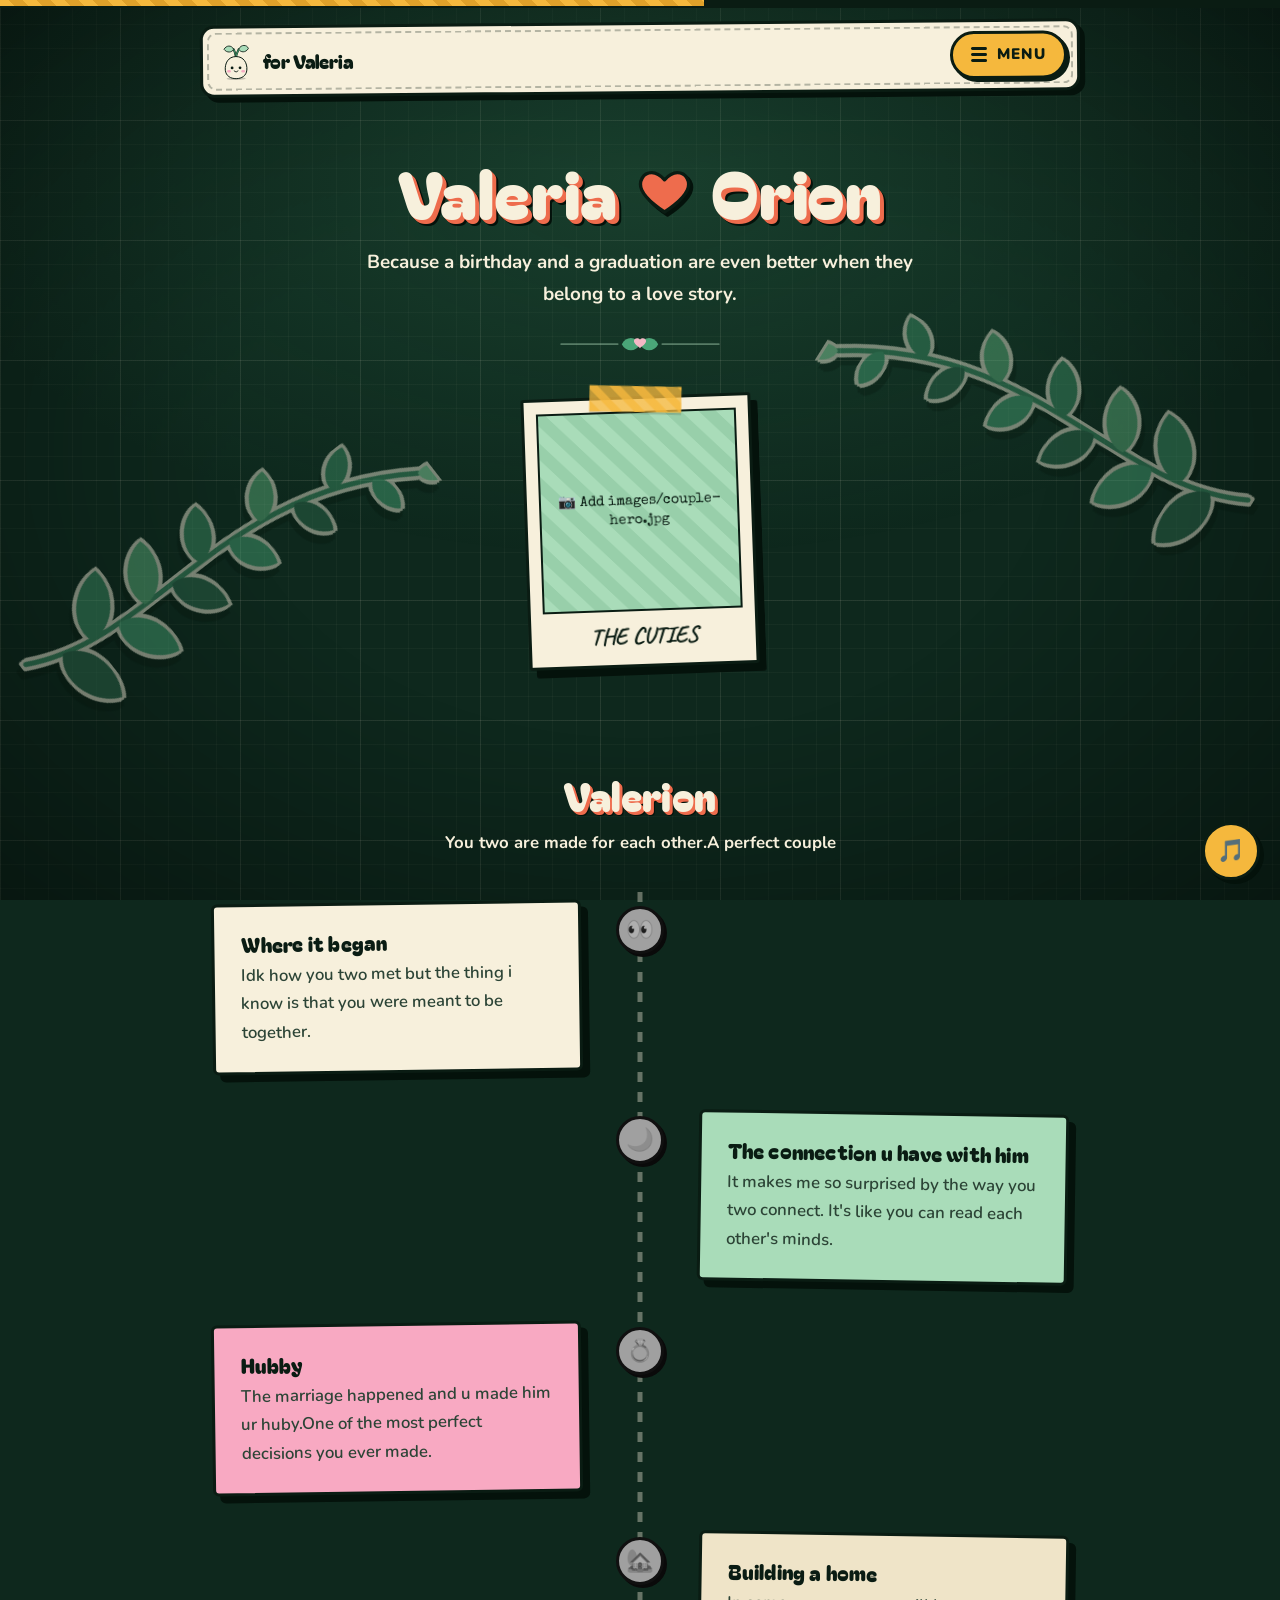
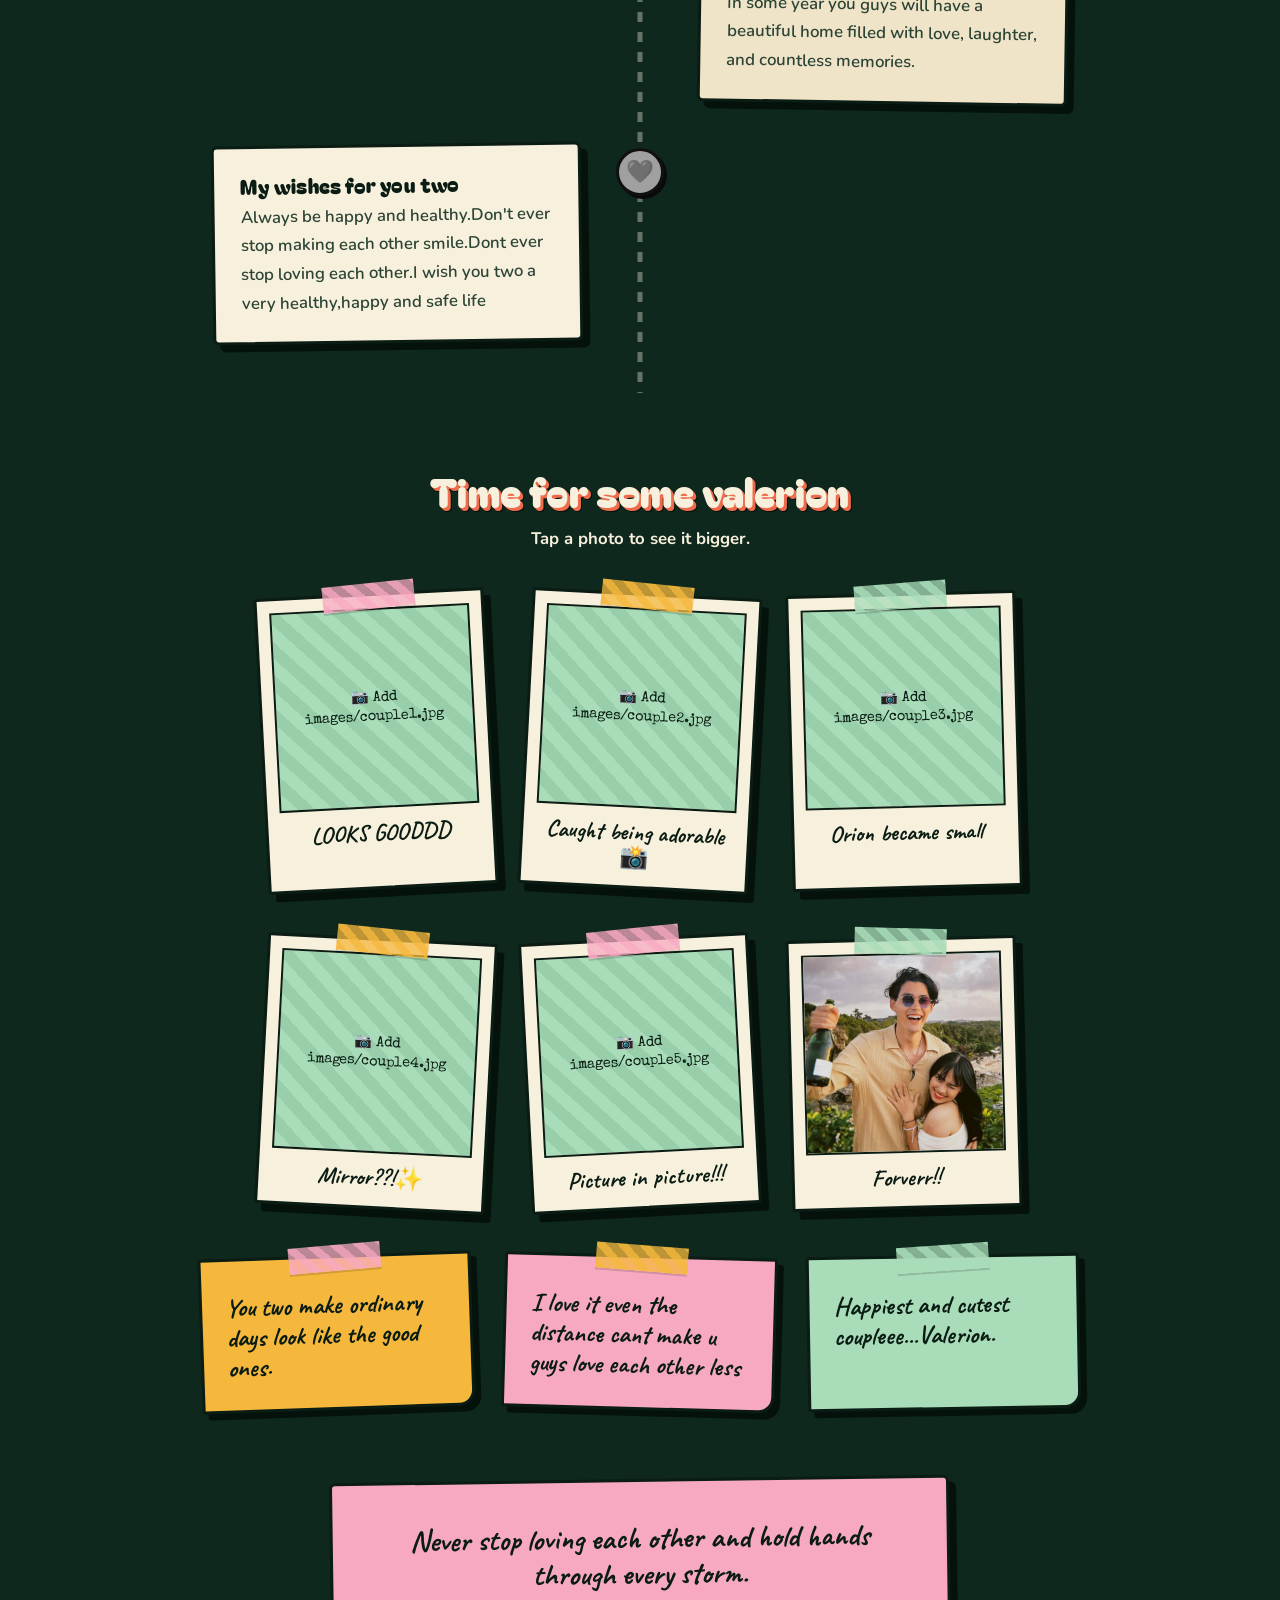
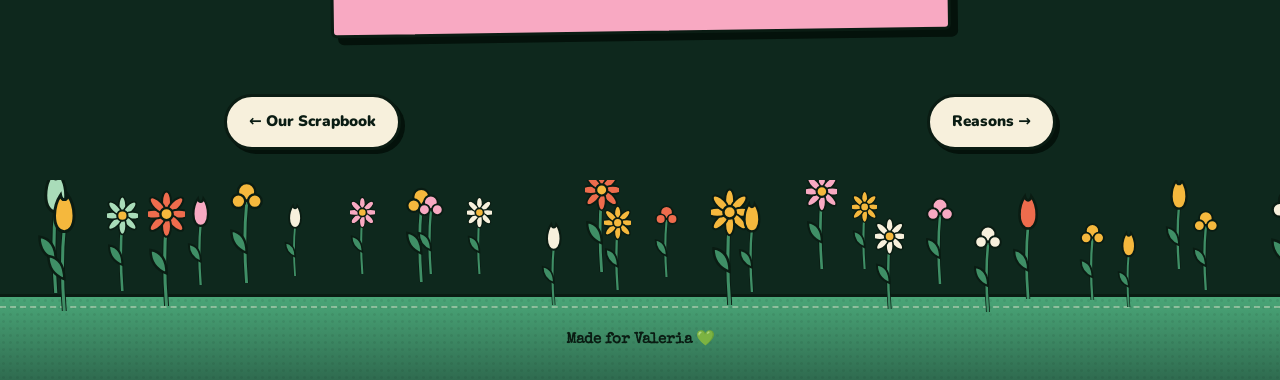
==== couple.html @ e5b6c184 "first commit" ====
<!DOCTYPE html>
<html lang="en">
<head>
<meta charset="UTF-8" />
<meta name="viewport" content="width=device-width, initial-scale=1.0" />
<meta name="theme-color" content="#0d241b" />
<title>The Two of You</title>
<link rel="stylesheet" href="css/style.css" />
</head>
<body class="page-couple">

<div class="story-progress" aria-hidden="true"><i style="width:55%"></i></div>
<div class="fireflies" aria-hidden="true"></div>
<div class="botanicals" aria-hidden="true"><svg class="sprig left" viewBox="0 0 130 310" aria-hidden="true"><path d="M22 300 C64 220 8 120 84 8" stroke="#3f8f66" stroke-width="3.5" fill="none" stroke-linecap="round"/><path transform="translate(31.9 275.4) rotate(-15.6) scale(1.09)" d="M0 0 C8 -15 34 -15 46 0 C34 15 8 15 0 0Z" fill="#2f6b4f"/><path transform="translate(36.6 254.4) rotate(-138.9) scale(1.04)" d="M0 0 C8 -15 34 -15 46 0 C34 15 8 15 0 0Z" fill="#3f8f66"/><path transform="translate(39.0 232.6) rotate(-28.0) scale(0.99)" d="M0 0 C8 -15 34 -15 46 0 C34 15 8 15 0 0Z" fill="#4aa678"/><path transform="translate(39.9 210.1) rotate(-146.9) scale(0.94)" d="M0 0 C8 -15 34 -15 46 0 C34 15 8 15 0 0Z" fill="#5fb37f"/><path transform="translate(40.1 186.9) rotate(-31.9) scale(0.89)" d="M0 0 C8 -15 34 -15 46 0 C34 15 8 15 0 0Z" fill="#2f6b4f"/><path transform="translate(40.3 163.1) rotate(-146.9) scale(0.84)" d="M0 0 C8 -15 34 -15 46 0 C34 15 8 15 0 0Z" fill="#3f8f66"/><path transform="translate(41.3 138.6) rotate(-28.3) scale(0.79)" d="M0 0 C8 -15 34 -15 46 0 C34 15 8 15 0 0Z" fill="#4aa678"/><path transform="translate(43.8 113.4) rotate(-140.1) scale(0.75)" d="M0 0 C8 -15 34 -15 46 0 C34 15 8 15 0 0Z" fill="#5fb37f"/><path transform="translate(48.6 87.7) rotate(-18.5) scale(0.70)" d="M0 0 C8 -15 34 -15 46 0 C34 15 8 15 0 0Z" fill="#2f6b4f"/><path transform="translate(56.5 61.5) rotate(-128.0) scale(0.65)" d="M0 0 C8 -15 34 -15 46 0 C34 15 8 15 0 0Z" fill="#3f8f66"/><path transform="translate(68.2 34.6) rotate(-4.9) scale(0.60)" d="M0 0 C8 -15 34 -15 46 0 C34 15 8 15 0 0Z" fill="#4aa678"/><path transform="translate(84.0 8.0) rotate(-55.8) scale(.5)" d="M0 0 C8 -15 34 -15 46 0 C34 15 8 15 0 0Z" fill="#8fe0a8"/></svg><svg class="sprig right" viewBox="0 0 130 310" aria-hidden="true"><path d="M22 300 C64 220 8 120 84 8" stroke="#3f8f66" stroke-width="3.5" fill="none" stroke-linecap="round"/><path transform="translate(31.9 275.4) rotate(-15.6) scale(1.09)" d="M0 0 C8 -15 34 -15 46 0 C34 15 8 15 0 0Z" fill="#2f6b4f"/><path transform="translate(36.6 254.4) rotate(-138.9) scale(1.04)" d="M0 0 C8 -15 34 -15 46 0 C34 15 8 15 0 0Z" fill="#3f8f66"/><path transform="translate(39.0 232.6) rotate(-28.0) scale(0.99)" d="M0 0 C8 -15 34 -15 46 0 C34 15 8 15 0 0Z" fill="#4aa678"/><path transform="translate(39.9 210.1) rotate(-146.9) scale(0.94)" d="M0 0 C8 -15 34 -15 46 0 C34 15 8 15 0 0Z" fill="#5fb37f"/><path transform="translate(40.1 186.9) rotate(-31.9) scale(0.89)" d="M0 0 C8 -15 34 -15 46 0 C34 15 8 15 0 0Z" fill="#2f6b4f"/><path transform="translate(40.3 163.1) rotate(-146.9) scale(0.84)" d="M0 0 C8 -15 34 -15 46 0 C34 15 8 15 0 0Z" fill="#3f8f66"/><path transform="translate(41.3 138.6) rotate(-28.3) scale(0.79)" d="M0 0 C8 -15 34 -15 46 0 C34 15 8 15 0 0Z" fill="#4aa678"/><path transform="translate(43.8 113.4) rotate(-140.1) scale(0.75)" d="M0 0 C8 -15 34 -15 46 0 C34 15 8 15 0 0Z" fill="#5fb37f"/><path transform="translate(48.6 87.7) rotate(-18.5) scale(0.70)" d="M0 0 C8 -15 34 -15 46 0 C34 15 8 15 0 0Z" fill="#2f6b4f"/><path transform="translate(56.5 61.5) rotate(-128.0) scale(0.65)" d="M0 0 C8 -15 34 -15 46 0 C34 15 8 15 0 0Z" fill="#3f8f66"/><path transform="translate(68.2 34.6) rotate(-4.9) scale(0.60)" d="M0 0 C8 -15 34 -15 46 0 C34 15 8 15 0 0Z" fill="#4aa678"/><path transform="translate(84.0 8.0) rotate(-55.8) scale(.5)" d="M0 0 C8 -15 34 -15 46 0 C34 15 8 15 0 0Z" fill="#8fe0a8"/></svg></div>


<header class="topbar">
  <div class="topbar-inner">
    <a class="brand" href="index.html"><span class="brand-icon" aria-hidden="true"></span><span>for <span data-names>[HER NAME]</span></span></a>
    <button class="menu-btn" aria-expanded="false" aria-controls="menu"><span class="burger" aria-hidden="true"><i></i><i></i><i></i></span>Menu</button>
  </div>
</header>

<div class="menu" id="menu" role="dialog" aria-label="All pages" hidden>
  <button class="menu-close" aria-label="Close menu">✕</button>
  <div class="menu-inner">
    <h2>Wander wherever you like</h2>
    <p class="menu-sub">EVERY PAGE IS ONLY FOR U.</p>
    <nav class="menu-grid">
      <a href="index.html"><span class="m-emoji" aria-hidden="true">🎁</span><span class="m-title">Home</span><span class="m-sub">where it begins</span></a>
      <a href="birthday.html"><span class="m-emoji" aria-hidden="true">🎂</span><span class="m-title">Birthday</span><span class="m-sub">make a wish</span></a>
      <a href="graduation.html"><span class="m-emoji" aria-hidden="true">🎓</span><span class="m-title">Graduation</span><span class="m-sub">toss the cap</span></a>
      <a href="journey.html"><span class="m-emoji" aria-hidden="true">🌱</span><span class="m-title">The Journey</span><span class="m-sub">how you got here</span></a>
      <a href="memories.html"><span class="m-emoji" aria-hidden="true">📸</span><span class="m-title">Our Scrapbook</span><span class="m-sub">moments we kept</span></a>
      <a href="couple.html" aria-current="page"><span class="m-emoji" aria-hidden="true">💞</span><span class="m-title">The Two of You</span><span class="m-sub">your love story</span></a>
      <a href="reasons.html"><span class="m-emoji" aria-hidden="true">💚</span><span class="m-title">Reasons</span><span class="m-sub">why you&#x27;re loved</span></a>
      <a href="openwhen.html"><span class="m-emoji" aria-hidden="true">💌</span><span class="m-title">Open When…</span><span class="m-sub">little letters</span></a>
      <a href="fortune.html"><span class="m-emoji" aria-hidden="true">🔮</span><span class="m-title">Your Year</span><span class="m-sub">pick a card</span></a>
      <a href="message.html"><span class="m-emoji" aria-hidden="true">✉️</span><span class="m-title">The Letter</span><span class="m-sub">from my heart</span></a>
      <a href="final.html"><span class="m-emoji" aria-hidden="true">✨</span><span class="m-title">Final Surprise</span><span class="m-sub">one last thing</span></a>
    </nav>
  </div>
</div>

<main>

<section class="hero">
  <h1 class="couple-names"><span data-names>[HER NAME]</span><svg class="beat" viewBox="0 0 24 24" aria-hidden="true"><path d="M12 21s-7.5-4.6-9.6-9.3C.9 8.2 3 4.5 6.6 4.5c2 0 3.6 1 5.4 3 1.8-2 3.4-3 5.4-3 3.6 0 5.7 3.7 4.2 7.2C19.500 16.400 12 21 12 21z"/></svg><span data-names>[HIS NAME]</span></h1>
  <p class="lead">Because a birthday and a graduation are even better when they belong to a love story.</p>
  <div class="orn" aria-hidden="true"><svg viewBox="0 0 168 24"><path d="M6 12 H62" stroke="#a9d3b3" stroke-opacity=".45" stroke-width="1.6" stroke-linecap="round"/><path d="M106 12 H162" stroke="#a9d3b3" stroke-opacity=".45" stroke-width="1.6" stroke-linecap="round"/><path d="M66 12 C70 4 80 4 84 12 C80 20 70 20 66 12Z" fill="#4aa678"/><path d="M102 12 C98 4 88 4 84 12 C88 20 98 20 102 12Z" fill="#4aa678"/><path d="M84 8.5 C86 6 90 7 90 10 C90 13 86 15 84 17 C82 15 78 13 78 10 C78 7 82 6 84 8.5Z" fill="#f4b8c5" transform="translate(0 -1) scale(1)"/></svg></div>

  <figure class="polaroid tape hero-polaroid" tabindex="0" role="button" aria-label="Open photo: My favorite two people">
     <div class="photo-frame" data-label="📷 Add images/couple-hero.jpg"><img src="images/couple-hero.jpg" alt="Valerion and his wife" loading="lazy" onerror="this.parentNode.classList.add('missing');this.remove()" /></div>
    <figcaption>THE CUTIES</figcaption>
  </figure>

  <div class="patch together" id="together" hidden>
    <p class="together-label">Together for</p>
    <div class="together-nums">
      <div><b id="tgYears">0</b><span>years</span></div>
      <div><b id="tgMonths">0</b><span>months</span></div>
      <div><b id="tgDays">0</b><span>days</span></div>
    </div>
    <p class="together-days" id="tgTotal"></p>
  </div>
</section>

<div class="section-head">
  <h2>Valerion</h2>
  <p>You two are made for each other.A perfect couple</p>
</div>

<div class="timeline">
  <div class="vine"><i></i></div>
  <article class="t-item">
    <span class="t-node" aria-hidden="true">👀</span>
    <div class="patch t-card"><h3>Where it began</h3><p>Idk how you two met but the thing i know is that you were meant to be together.</p></div>
  </article>
  <article class="t-item">
    <span class="t-node" aria-hidden="true">🌙</span>
    <div class="patch t-card"><h3>The connection u have with him</h3><p>It makes me so surprised by the way you two connect. It's like you can read each other's minds.</p></div>
  </article>
  <article class="t-item">
    <span class="t-node" aria-hidden="true">💍</span>
    <div class="patch t-card"><h3>Hubby</h3><p>The marriage happened and u made him ur huby.One of the most perfect decisions you ever made.</p></div>
  </article>
  <article class="t-item">
    <span class="t-node" aria-hidden="true">🏡</span>
    <div class="patch t-card"><h3>Building a home</h3><p>In some year you guys will have a beautiful home filled with love, laughter, and countless memories.</p></div>
  </article>
  <article class="t-item">
    <span class="t-node" aria-hidden="true">💚</span>
    <div class="patch t-card"><h3>My wishes for you two</h3><p>Always be happy and healthy.Don't ever stop making each other smile.Dont ever stop loving each other.I wish you two a very healthy,happy and safe life</p></div>
  </article>
</div>


<div class="section-head">
  <h2>Time for some valerion</h2>
  <p>Tap a photo to see it bigger.</p>
</div>

<section class="gallery">
  <figure class="polaroid tape" tabindex="0" role="button" aria-label="Open photo: Us? No. You two. Always. 💚">
    <div class="photo-frame" data-label="📷 Add images/couple1.jpg"><img src="images/couple1.jpg" alt="The two of you" loading="lazy" onerror="this.parentNode.classList.add('missing');this.remove()" /></div>
    <figcaption>LOOKS GOODDD</figcaption>
  </figure>
  <figure class="polaroid tape" tabindex="0" role="button" aria-label="Open photo: Caught being adorable 📸">
    <div class="photo-frame" data-label="📷 Add images/couple2.jpg"><img src="images/couple2.jpg" alt="The two of you" loading="lazy" onerror="this.parentNode.classList.add('missing');this.remove()" /></div>
    <figcaption>Caught being adorable 📸</figcaption>
  </figure>
  <figure class="polaroid tape" tabindex="0" role="button" aria-label="Open photo: Best team I know 🏡">
    <div class="photo-frame" data-label="📷 Add images/couple3.jpg"><img src="images/couple3.jpg" alt="The two of you" loading="lazy" onerror="this.parentNode.classList.add('missing');this.remove()" /></div>
    <figcaption>Orion became small</figcaption>
  </figure>
  <figure class="polaroid tape" tabindex="0" role="button" aria-label="Open photo: The look that says everything ✨">
    <div class="photo-frame" data-label="📷 Add images/couple4.jpg"><img src="images/couple4.jpg" alt="The two of you" loading="lazy" onerror="this.parentNode.classList.add('missing');this.remove()" /></div>
    <figcaption>Mirror??!✨</figcaption>
  </figure>
  <figure class="polaroid tape" tabindex="0" role="button" aria-label="Open photo: Every trip is better together 🌍">
    <div class="photo-frame" data-label="📷 Add images/couple5.jpg"><img src="images/couple5.jpg" alt="The two of you" loading="lazy" onerror="this.parentNode.classList.add('missing');this.remove()" /></div>
    <figcaption>Picture in picture!!!</figcaption>
  </figure>
  <figure class="polaroid tape" tabindex="0" role="button" aria-label="Open photo: Here&#x27;s to forever 💍">
    <div class="photo-frame" data-label="📷 Add images/couple6.jpg"><img src="images/couple6.jpg" alt="The two of you" loading="lazy" onerror="this.parentNode.classList.add('missing');this.remove()" /></div>
    <figcaption>Forverr!!</figcaption>
  </figure>
</section>

<section class="container">
  <div class="sticky-row">
    <div class="sticky tape">You two make ordinary days look like the good ones.</div>
    <div class="sticky tape">I love it even the distance cant make u guys love each other less</div>
    <div class="sticky tape">Happiest and cutest coupleee...Valerion.</div>
  </div>

  <div class="patch wishes-patch">
    <p>Never stop loving each other and hold hands through every storm.</p>
  </div>
</section>

<div class="lightbox" id="lightbox" role="dialog" aria-modal="true" aria-label="Photo viewer">
  <div class="lightbox-inner">
    <button class="lightbox-close" aria-label="Close">✕</button>
    <div class="photo-frame"></div>
    <p class="lightbox-caption"></p>
    <div class="lightbox-controls">
      <button class="lightbox-prev" aria-label="Previous photo">←</button>
      <button class="lightbox-next" aria-label="Next photo">→</button>
    </div>
  </div>
</div>

</main>

<nav class="page-turn" aria-label="Page navigation">
  <a href="memories.html">← Our Scrapbook</a>
  <span class="spacer"></span>
  <a href="reasons.html">Reasons →</a>
</nav>

<footer class="garden-wrap">
  <div class="garden" aria-hidden="true">
    <div class="flowers"></div>
    <div class="strip"></div>
  </div>
  <div class="foot"><span>Made for Valeria</span> 💚</div>
</footer>

<button class="music-toggle" aria-label="Toggle music" aria-pressed="false">🎵</button>

<script src="js/script.js"></script>
</body>
</html>
---- css/style.css ----
@font-face { font-family: 'Bagel Fat One'; src: url('../fonts/bagel.woff2') format('woff2'); font-weight: 400; font-style: normal; font-display: swap; }
@font-face { font-family: 'Special Elite'; src: url('../fonts/special-elite.woff2') format('woff2'); font-weight: 400; font-style: normal; font-display: swap; }
@font-face { font-family: 'Nunito'; src: url('../fonts/nunito.woff2') format('woff2'); font-weight: 200 1000; font-style: normal; font-display: swap; }
@font-face { font-family: 'Caveat'; src: url('../fonts/caveat.woff2') format('woff2'); font-weight: 400 700; font-style: normal; font-display: swap; }



:root {
  --bg: #0e281d;
  --bg-2: #14392a;
  --ink: #0a1c13;
  --paper: #f7f0dc;
  --paper-2: #efe4c8;
  --kraft: #d9b98a;
  --mustard: #f5b83d;
  --coral: #ee6c4d;
  --pink: #f8a9c2;
  --mint: #a9dcb9;
  --leaf: #3f8f66;
  --muted: #c3d5c6;
  --hard: #04120b;
  --diecut:
    drop-shadow(3px 0 0 #f7f0dc) drop-shadow(-3px 0 0 #f7f0dc)
    drop-shadow(0 3px 0 #f7f0dc) drop-shadow(0 -3px 0 #f7f0dc)
    drop-shadow(5px 7px 0 rgba(4, 18, 11, 0.55));
  --display: 'Bagel Fat One', 'Trebuchet MS', Impact, sans-serif;
  --type: 'Special Elite', 'Courier New', monospace;
}

* { margin: 0; padding: 0; box-sizing: border-box; }
html { scroll-behavior: smooth; -webkit-text-size-adjust: 100%; background: var(--bg); }
[hidden] { display: none !important; }

body {
  font-family: 'Nunito', system-ui, sans-serif;
  font-size: 1.05rem;
  line-height: 1.7;
  color: var(--paper);
  min-height: 100vh;
  overflow-x: hidden;
  background: var(--bg);
}


body::before {
  content: ''; position: fixed; inset: 0; z-index: 0; pointer-events: none;
  background-image:
    linear-gradient(rgba(247, 240, 220, 0.075) 1px, transparent 1px),
    linear-gradient(90deg, rgba(247, 240, 220, 0.075) 1px, transparent 1px),
    linear-gradient(rgba(247, 240, 220, 0.035) 1px, transparent 1px),
    linear-gradient(90deg, rgba(247, 240, 220, 0.035) 1px, transparent 1px);
  background-size: 120px 120px, 120px 120px, 24px 24px, 24px 24px;
}
body::after {
  content: ''; position: fixed; inset: 0; z-index: 0; pointer-events: none;
  background:
    radial-gradient(ellipse 80% 60% at 50% 20%, rgba(63, 143, 102, 0.22), transparent 70%),
    radial-gradient(ellipse at 50% 50%, transparent 45%, rgba(0, 0, 0, 0.42));
}
body.no-scroll { overflow: hidden; }
main { position: relative; z-index: 2; }

h1, h2, h3 { font-family: var(--display); font-weight: 400; line-height: 1.1; letter-spacing: 0.01em; color: var(--paper); }
h1 {
  font-size: clamp(2.3rem, 6.4vw, 4.1rem);
  text-shadow: 1px 1px 0 var(--coral), 2px 2px 0 var(--coral), 3px 3px 0 var(--coral), 4px 4px 0 var(--coral), 5px 5px 0 var(--hard), 6px 6px 0 var(--hard);
}
h2 { font-size: clamp(1.7rem, 4vw, 2.5rem); text-shadow: 1px 1px 0 var(--coral), 2px 2px 0 var(--coral), 3px 3px 0 var(--coral), 4px 4px 0 var(--hard); }
h3 { font-size: 1.3rem; }

a { text-decoration: none; color: inherit; }
button { font: inherit; cursor: pointer; border: 0; color: inherit; background: none; }
img { max-width: 100%; display: block; }
:focus-visible { outline: 3px solid var(--mustard); outline-offset: 3px; border-radius: 8px; }
.sr-only { position: absolute; width: 1px; height: 1px; overflow: hidden; clip: rect(0 0 0 0); white-space: nowrap; }

.container { max-width: 960px; margin: 0 auto; padding: 0 24px; position: relative; z-index: 2; }
.hero { position: relative; z-index: 2; text-align: center; padding: 60px 22px 30px; }
.hero .lead { max-width: 560px; margin: 18px auto 0; color: var(--paper); font-size: 1.18rem; font-weight: 700; }
.hand { font-family: 'Caveat', cursive; font-weight: 700; }



.story-progress { position: fixed; top: 0; left: 0; right: 0; height: 8px; z-index: 700; background: var(--ink); border-bottom: 2px solid var(--ink); }
.story-progress i { display: block; height: 100%; background: repeating-linear-gradient(45deg, var(--mustard) 0 10px, #e0a12a 10px 20px); }

.topbar { position: sticky; top: 16px; z-index: 600; padding: 0 14px; margin-top: 22px; }
.topbar-inner {
  position: relative; max-width: 880px; margin: 0 auto;
  display: flex; align-items: center; justify-content: space-between; gap: 12px;
  padding: 9px 10px 9px 16px;
  background: var(--paper); color: var(--ink);
  border: 3px solid var(--ink); border-radius: 14px;
  box-shadow: 5px 5px 0 var(--hard);
  transform: rotate(-0.5deg);
}
.topbar-inner::after { content: ''; position: absolute; inset: 4px; border: 2px dashed rgba(10, 28, 19, 0.28); border-radius: 9px; pointer-events: none; }
.brand { display: flex; align-items: center; gap: 10px; font-family: var(--display); font-size: 1.2rem; position: relative; z-index: 1; }
.brand-icon { width: 34px; flex: none; }
.brand-icon svg { width: 100%; height: auto; display: block; }
.menu-btn {
  position: relative; z-index: 1;
  display: inline-flex; align-items: center; gap: 10px;
  padding: 8px 18px; border-radius: 999px;
  background: var(--mustard); color: var(--ink);
  border: 3px solid var(--ink);
  font-weight: 900; font-size: 0.95rem; text-transform: uppercase; letter-spacing: 0.06em;
  box-shadow: 3px 3px 0 var(--ink);
  transition: transform 0.12s, box-shadow 0.12s;
}
.menu-btn:hover { transform: translate(-1px, -1px); box-shadow: 4px 4px 0 var(--ink); }
.menu-btn:active { transform: translate(3px, 3px); box-shadow: 0 0 0 var(--ink); }
.burger { display: flex; flex-direction: column; gap: 3px; }
.burger i { display: block; width: 16px; height: 3px; border-radius: 2px; background: var(--ink); }



.menu { position: fixed; inset: 0; z-index: 800; background: rgba(6, 20, 14, 0.96); overflow-y: auto; padding: 96px 20px 50px; }
.menu-inner { max-width: 940px; margin: 0 auto; }
.menu h2 { text-align: center; margin-bottom: 8px; }
.menu .menu-sub { text-align: center; color: var(--muted); margin-bottom: 34px; font-family: var(--type); }
.menu-close {
  position: fixed; top: 22px; right: 22px; width: 48px; height: 48px; border-radius: 50%;
  background: var(--coral); color: var(--ink); border: 3px solid var(--ink);
  font-size: 1.1rem; font-weight: 900; box-shadow: 3px 3px 0 var(--hard);
}
.menu-grid { display: grid; gap: 20px; grid-template-columns: repeat(auto-fit, minmax(170px, 1fr)); }
.menu-grid a {
  display: flex; flex-direction: column; gap: 2px; padding: 16px 18px 18px;
  background: var(--paper); color: var(--ink);
  border: 3px solid var(--ink); border-radius: 6px; box-shadow: 5px 5px 0 var(--hard);
  transform: rotate(-1.4deg); transition: transform 0.15s, box-shadow 0.15s;
}
.menu-grid a:nth-child(even) { transform: rotate(1.2deg); }
.menu-grid a:nth-child(4n+2) { background: var(--mint); }
.menu-grid a:nth-child(4n+3) { background: var(--pink); }
.menu-grid a:nth-child(4n) { background: var(--kraft); }
.menu-grid a:hover { transform: rotate(0deg) translateY(-4px); box-shadow: 7px 9px 0 var(--hard); }
.menu-grid a[aria-current='page'] { background: var(--mustard); outline: 3px dashed var(--paper); outline-offset: 4px; }
.menu-grid .m-emoji { font-size: 1.9rem; line-height: 1.3; }
.menu-grid .m-title { font-family: var(--display); font-size: 1.15rem; line-height: 1.15; }
.menu-grid .m-sub { font-family: var(--type); font-size: 0.82rem; opacity: 0.8; line-height: 1.3; }



.btn {
  --bc: var(--mustard);
  display: inline-flex; align-items: center; justify-content: center; gap: 8px;
  font-weight: 900; font-size: 1.08rem; letter-spacing: 0.02em;
  padding: 14px 32px; border-radius: 999px;
  background: var(--bc); color: var(--ink);
  border: 3px solid var(--ink);
  box-shadow: 5px 5px 0 var(--hard);
  transition: transform 0.12s, box-shadow 0.12s;
}
.btn:hover { transform: translate(-2px, -2px) rotate(-1deg); box-shadow: 7px 7px 0 var(--hard); }
.btn:active { transform: translate(4px, 4px); box-shadow: 1px 1px 0 var(--hard); }
.btn:disabled { opacity: 0.75; cursor: default; transform: translate(3px, 3px); box-shadow: 2px 2px 0 var(--hard); }
.btn-blush { --bc: var(--pink); }
.btn-sage { --bc: var(--mint); }
.btn-coral { --bc: var(--coral); }



.patch, .paper {
  position: relative; background: var(--paper); color: var(--ink);
  border: 3px solid var(--ink); border-radius: 6px;
  box-shadow: 7px 7px 0 var(--hard);
  padding: 38px 34px;
}
.patch h1, .patch h2, .patch h3, .paper h1, .paper h2, .paper h3 { color: var(--ink); text-shadow: none; }

.tape { position: relative; }
.tape::before {
  content: ''; position: absolute; top: -13px; left: 50%; width: 92px; height: 26px; z-index: 3;
  transform: translateX(-50%) rotate(-3deg);
  background: repeating-linear-gradient(45deg, rgba(248, 169, 194, 0.92) 0 8px, rgba(248, 169, 194, 0.74) 8px 16px);
  box-shadow: 0 2px 0 rgba(0, 0, 0, 0.15);
}
.tape:nth-child(even)::before { background: repeating-linear-gradient(45deg, rgba(245, 184, 61, 0.94) 0 8px, rgba(245, 184, 61, 0.76) 8px 16px); transform: translateX(-50%) rotate(3deg); }
.tape:nth-child(3n)::before { background: repeating-linear-gradient(45deg, rgba(169, 220, 185, 0.95) 0 8px, rgba(169, 220, 185, 0.76) 8px 16px); }

.clip::after {
  content: ''; position: absolute; top: -20px; right: 26px; width: 22px; height: 56px; z-index: 3; transform: rotate(8deg);
  background: url("data:image/svg+xml,%3Csvg xmlns='http://www.w3.org/2000/svg' viewBox='0 0 24 60'%3E%3Cpath d='M8 30V12a5 5 0 0 1 10 0v32a8 8 0 0 1-16 0V16' fill='none' stroke='%23aab3b8' stroke-width='3' stroke-linecap='round'/%3E%3C/svg%3E") center/contain no-repeat;
}



.doodles { position: fixed; inset: 0; pointer-events: none; overflow: hidden; z-index: 1; }
.doodle {
  position: absolute; width: var(--s, 22px); color: var(--c, var(--mustard)); opacity: 0.38;
  animation: drift var(--dur, 18s) ease-in-out infinite alternate; animation-delay: var(--delay, 0s);
}
.doodle svg { width: 100%; height: auto; display: block; animation: spinSlow var(--spin, 40s) linear infinite; }
@keyframes drift { to { transform: translate(var(--dx, 40px), var(--dy, -60px)); } }
@keyframes spinSlow { to { transform: rotate(360deg); } }

.confetti-piece { position: fixed; top: -5%; width: 11px; height: 15px; z-index: 950; pointer-events: none; border: 1.5px solid var(--ink); animation: confettiFall linear forwards; }
@keyframes confettiFall { 0% { transform: translateY(0) rotate(0deg); opacity: 1; } 100% { transform: translateY(110vh) rotate(540deg); opacity: 0.95; } }



.deco { position: absolute; inset: 0; pointer-events: none; z-index: 0; }
.sticker {
  position: absolute; width: var(--w, 84px); rotate: var(--r, 0deg);
  filter: var(--diecut); animation: wobble 4.5s ease-in-out infinite; animation-delay: var(--d, 0s);
}
.sticker svg { width: 100%; height: auto; display: block; overflow: visible; }
.sticker text { font-family: var(--display); }
@keyframes wobble { 0%, 100% { transform: rotate(-3deg); } 50% { transform: rotate(3deg); } }

.hero > .deco { animation: none; }

.orn { display: flex; justify-content: center; margin: 22px auto 0; }
.orn svg { width: 170px; height: auto; overflow: visible; }



.music-toggle {
  position: fixed; bottom: 20px; right: 20px; z-index: 650; width: 58px; height: 58px; border-radius: 50%;
  background: var(--mustard); color: var(--ink); border: 3px solid var(--ink);
  font-size: 1.4rem; display: flex; align-items: center; justify-content: center;
  box-shadow: 4px 4px 0 var(--hard); transition: transform 0.12s, box-shadow 0.12s;
}
.music-toggle:hover { transform: translate(-1px, -1px); }
.music-toggle:active { transform: translate(3px, 3px); box-shadow: 1px 1px 0 var(--hard); }
.music-toggle.playing { animation: spinSlow 4s linear infinite; }



.page-turn { position: relative; z-index: 2; max-width: 880px; margin: 60px auto 20px; padding: 0 24px; display: flex; justify-content: space-between; gap: 16px; }
.page-turn a {
  font-weight: 900; font-size: 0.95rem; padding: 12px 22px; border-radius: 999px;
  background: var(--paper); color: var(--ink); border: 3px solid var(--ink); box-shadow: 4px 4px 0 var(--hard);
  transition: transform 0.12s, box-shadow 0.12s;
}
.page-turn a:hover { transform: translate(-2px, -2px) rotate(-1deg); box-shadow: 6px 6px 0 var(--hard); }
.page-turn .spacer { flex: 1; }



.garden-wrap { position: relative; z-index: 2; height: 200px; margin-top: 30px; overflow: hidden; }
.garden { position: absolute; inset: 0; }
.garden .flowers { position: absolute; left: 0; right: 0; bottom: 0; height: 100%; }
.flower { position: absolute; z-index: 4; bottom: var(--b, 64px); width: var(--w, 26px); height: auto; transform-origin: 50% 100%; animation: flowerSway var(--dur, 5s) ease-in-out infinite; animation-delay: var(--delay, 0s); }
@keyframes flowerSway { 0%, 100% { transform: rotate(-4deg); } 50% { transform: rotate(4deg); } }
.strip {
  position: absolute; left: 0; right: 0; bottom: 0; height: 86px; z-index: 3;
  background: radial-gradient(rgba(10, 28, 19, 0.08) 1.2px, transparent 1.6px) 0 0 / 7px 7px, linear-gradient(180deg, #4aa678 0%, #2f6b4f 100%);
  border-top: 3px solid var(--ink);
}
.strip::before { content: ''; position: absolute; left: 0; right: 0; top: 9px; border-top: 2px dashed rgba(247, 240, 220, 0.4); }
.garden-wrap .foot {
  position: absolute; left: 0; right: 0; bottom: 26px; z-index: 5; text-align: center;
  font-family: var(--type); color: var(--ink); font-size: 0.95rem; padding: 0 24px;
}
.garden-wrap .foot span { font-weight: 700; }



.sprout { display: flex; flex-direction: column; align-items: flex-start; gap: 6px; }
.sprout.right { align-items: flex-end; }
.sprout.center { align-items: center; }
.sprout-bubble {
  background: var(--paper); color: var(--ink); border: 3px solid var(--ink);
  font-family: 'Caveat', cursive; font-weight: 700; font-size: 1.4rem; line-height: 1.1;
  padding: 8px 16px; max-width: 210px; text-align: left;
  border-radius: 18px 18px 18px 3px; box-shadow: 3px 3px 0 var(--hard);
}
.sprout.right .sprout-bubble { border-radius: 18px 18px 3px 18px; }
.sprout.center .sprout-bubble { border-radius: 18px; text-align: center; }
.sprout-svg { width: 84px; height: auto; display: block; overflow: visible; filter: var(--diecut); }
.brand-icon .sprout-svg { filter: none; }
.leaf-l { transform-box: fill-box; transform-origin: 90% 90%; animation: sway 3.4s ease-in-out infinite; }
.leaf-r { transform-box: fill-box; transform-origin: 10% 90%; animation: sway 3.4s ease-in-out infinite reverse; }
@keyframes sway { 0%, 100% { transform: rotate(-6deg); } 50% { transform: rotate(6deg); } }
.eye { transform-box: fill-box; transform-origin: center; animation: blink 5s infinite; }
@keyframes blink { 0%, 94%, 100% { transform: scaleY(1); } 97% { transform: scaleY(0.1); } }



.hero-landing { position: relative; min-height: calc(100vh - 110px); display: flex; align-items: center; justify-content: center; padding: 50px 22px 210px; }
.gift-card {
  position: relative; z-index: 2; max-width: 500px; width: 100%; text-align: center; padding: 40px 34px 40px;
  transform: rotate(-1.2deg); box-shadow: 10px 10px 0 var(--hard);
}
.gift-card h1 { font-size: clamp(2rem, 6vw, 2.8rem); margin-bottom: 10px; color: var(--ink); text-shadow: 3px 3px 0 var(--mustard); }
.gift-card .lead { color: #35513f; font-size: 1.1rem; font-weight: 700; margin-bottom: 26px; }
.gift-card .hint { margin-top: 8px; font-family: 'Caveat', cursive; font-weight: 700; font-size: 1.6rem; color: var(--coral); line-height: 1; }
.gift-card .arrow { display: block; width: 54px; margin: 14px auto 0; overflow: visible; }
.gift-card .sprout { position: absolute; right: -34px; bottom: -40px; z-index: 4; }
.gift-card .sprout-svg { width: 76px; }
.gift-card .sprout-bubble { position: absolute; right: 70px; bottom: 62px; width: 150px; }

.gift-art { position: relative; width: 190px; margin: 0 auto 18px; animation: giftWiggle 3.2s ease-in-out infinite; }
.gift-art svg { width: 100%; height: auto; display: block; overflow: visible; position: relative; z-index: 1; filter: var(--diecut); }
.gift-lid { transform-box: fill-box; transform-origin: left bottom; }
.gift-beam { position: absolute; left: 50%; top: 34%; width: 300px; height: 300px; transform: translate(-50%, -50%); background: radial-gradient(circle, rgba(245, 184, 61, 0.65), transparent 65%); opacity: 0; transition: opacity 0.6s; pointer-events: none; }
.spark { position: absolute; font-style: normal; color: var(--coral); animation: twinkle 2.4s ease-in-out infinite; z-index: 2; }
.spark.s1 { top: 2%; left: -10%; font-size: 1.7rem; }
.spark.s2 { top: 16%; right: -12%; font-size: 1.2rem; color: var(--mustard); animation-delay: 0.8s; }
.spark.s3 { top: -8%; right: 22%; font-size: 1rem; color: var(--leaf); animation-delay: 1.5s; }
@keyframes twinkle { 0%, 100% { opacity: 0.4; transform: scale(0.75); } 50% { opacity: 1; transform: scale(1.2); } }
@keyframes giftWiggle { 0%, 100% { transform: rotate(0deg); } 10% { transform: rotate(-6deg); } 20% { transform: rotate(6deg); } 30% { transform: rotate(-3deg); } 40% { transform: rotate(0deg); } }
.gift-card.is-opened .gift-art { animation: none; }
.gift-card.is-opened .gift-lid { transform: translate(-10px, -72px) rotate(-16deg); transition: transform 0.7s cubic-bezier(0.34, 1.56, 0.64, 1); }
.gift-card.is-opened .gift-beam { opacity: 1; }

.page-index .garden-wrap { position: fixed; left: 0; right: 0; bottom: 0; margin: 0; z-index: 1; pointer-events: none; }
.page-index .garden-wrap .foot { display: none; }



.bunting { position: relative; z-index: 2; display: flex; justify-content: space-between; align-items: flex-start; max-width: 860px; margin: 10px auto 0; padding: 0 24px; height: 80px; }
.bunting .string { position: absolute; left: 24px; right: 24px; top: 0; width: calc(100% - 48px); height: 30px; overflow: visible; }
.bunting .string path { fill: none; stroke: var(--paper); stroke-opacity: 0.7; stroke-width: 2.5; vector-effect: non-scaling-stroke; }
.bunting i { display: block; width: clamp(16px, 4vw, 34px); height: clamp(22px, 5.4vw, 44px); background: var(--pink); clip-path: polygon(0 0, 100% 0, 50% 100%); transform-origin: top center; margin-top: var(--y, 0px); animation: swing 4s ease-in-out infinite; }
.bunting i:nth-of-type(5n+2) { background: var(--mustard); animation-delay: 0.3s; }
.bunting i:nth-of-type(5n+3) { background: var(--mint); animation-delay: 0.6s; }
.bunting i:nth-of-type(5n+4) { background: var(--coral); animation-delay: 0.9s; }
.bunting i:nth-of-type(5n) { background: var(--paper); animation-delay: 1.2s; }
@keyframes swing { 0%, 100% { transform: rotate(-4deg); } 50% { transform: rotate(4deg); } }

.birthday-hero { padding-top: 10px; }
.cake-scene { margin: 26px auto 10px; position: relative; }
.cake-svg { width: min(310px, 82vw); height: auto; display: block; margin: 0 auto; overflow: visible; filter: var(--diecut); }
.flame { transform-box: fill-box; transform-origin: 50% 100%; animation: flicker 0.7s ease-in-out infinite alternate; }
@keyframes flicker { 0% { transform: scale(1) rotate(-3deg); } 100% { transform: scale(1.12, 1.2) rotate(3deg); } }
.smoke { fill: none; stroke: var(--paper); stroke-width: 2; stroke-linecap: round; opacity: 0; }
.cake-scene.wish-made .flame { animation: none; opacity: 0; transition: opacity 0.5s ease; }
.cake-scene.wish-made .smoke { animation: smokeUp 2.4s ease-out forwards; }
@keyframes smokeUp { 0% { opacity: 0; transform: translateY(0); } 25% { opacity: 0.8; } 100% { opacity: 0; transform: translateY(-26px); } }

.wish-message {
  max-width: 520px; margin: 30px auto 0; padding: 20px 28px; background: var(--pink); color: var(--ink);
  border: 3px solid var(--ink); border-radius: 4px; box-shadow: 6px 6px 0 var(--hard); transform: rotate(-1deg);
  font-family: 'Caveat', cursive; font-weight: 700; font-size: 1.75rem; line-height: 1.15;
  opacity: 0; translate: 0 12px; transition: opacity 0.6s, translate 0.6s;
}
.wish-message:empty { display: none; }
.wish-message.show { opacity: 1; translate: 0 0; }

.balloon-row { display: flex; justify-content: center; align-items: flex-start; gap: 24px; margin-top: 34px; height: 130px; }
.balloon {
  position: relative; width: 48px; height: 60px; border-radius: 50% 50% 48% 48%;
  background: radial-gradient(circle at 30% 26%, rgba(255, 255, 255, 0.6) 0 7%, transparent 8%), var(--c, var(--pink));
  border: 3px solid var(--ink); box-shadow: 3px 4px 0 var(--hard); animation: bob 3s ease-in-out infinite;
}
.balloon::before { content: ''; position: absolute; bottom: -9px; left: 50%; transform: translateX(-50%); border: 6px solid transparent; border-top: 0; border-bottom-color: var(--ink); }
.balloon::after { content: ''; position: absolute; top: 100%; left: 50%; width: 2px; height: 46px; background: rgba(247, 240, 220, 0.6); }
.balloon:nth-child(2) { animation-delay: 0.4s; }
.balloon:nth-child(3) { animation-delay: 0.8s; }
.balloon:nth-child(4) { animation-delay: 1.2s; }
@keyframes bob { 0%, 100% { transform: translateY(0); } 50% { transform: translateY(-14px); } }

.sticky-row { max-width: 880px; margin: 46px auto 0; display: grid; gap: 30px; grid-template-columns: repeat(auto-fit, minmax(230px, 1fr)); }
.sticky {
  background: var(--mustard); color: var(--ink); padding: 32px 24px 26px; border: 3px solid var(--ink); border-radius: 3px 3px 16px 3px;
  font-family: 'Caveat', cursive; font-weight: 700; font-size: 1.6rem; line-height: 1.18; box-shadow: 6px 6px 0 var(--hard); transform: rotate(-2deg);
}
.sticky:nth-child(2) { background: var(--pink); transform: rotate(1.6deg); }
.sticky:nth-child(3) { background: var(--mint); transform: rotate(-1deg); }



.cap-scene { display: inline-block; margin: 22px 0 6px; }
.cap { display: inline-block; animation: capHover 3.4s ease-in-out infinite; }
.cap-svg { width: 176px; height: auto; display: block; filter: var(--diecut); }
@keyframes capHover { 0%, 100% { transform: translateY(0) rotate(-4deg); } 50% { transform: translateY(-10px) rotate(4deg); } }
.cap-scene.tossed .cap { animation: capToss 1.1s cubic-bezier(0.33, 1, 0.68, 1) forwards; }
@keyframes capToss { 0% { transform: translateY(0) rotate(0deg); } 50% { transform: translateY(-150px) rotate(200deg); } 100% { transform: translateY(-10px) rotate(360deg); } }

.diploma {
  position: relative; max-width: 470px; margin: 20px auto 34px; padding: 36px 34px 40px; text-align: center;
  background: var(--paper); color: var(--ink); border: 3px solid var(--ink); border-radius: 4px;
  box-shadow: 8px 8px 0 var(--hard); outline: 3px double var(--ink); outline-offset: -14px; transform: rotate(1deg);
}
.diploma h3 { font-size: 1.9rem; color: var(--ink); margin-bottom: 8px; text-shadow: 2px 2px 0 var(--mustard); }
.diploma p { color: #35513f; font-weight: 700; }
.diploma::after {
  content: '★'; position: absolute; right: 22px; bottom: -26px; width: 54px; height: 54px; border-radius: 50%;
  display: grid; place-items: center; background: var(--coral); color: var(--paper); font-size: 1.5rem;
  border: 3px solid var(--ink); box-shadow: 3px 3px 0 var(--hard);
}

.badges { display: flex; flex-wrap: wrap; justify-content: center; gap: 34px; margin-top: 50px; }
.badge {
  position: relative; width: 172px; height: 172px; border-radius: 50%; background: var(--mustard); color: var(--ink);
  display: flex; flex-direction: column; align-items: center; justify-content: center; text-align: center; padding: 26px 22px;
  font-weight: 800; font-size: 0.92rem; line-height: 1.3;
  border: 3px solid var(--ink); box-shadow: 0 0 0 5px var(--paper), 8px 9px 0 5px var(--hard);
  transform: rotate(-5deg);
}
.badge:nth-child(2) { background: var(--pink); transform: rotate(4deg); }
.badge:nth-child(3) { background: var(--mint); transform: rotate(-2deg); }
.badge::after { content: ''; position: absolute; inset: 8px; border-radius: 50%; border: 2px dashed rgba(10, 28, 19, 0.45); }
.badge .icon { font-size: 2rem; line-height: 1.2; margin-bottom: 4px; }

.big-message {
  position: relative; max-width: 620px; margin: 56px auto 0; text-align: center; padding: 30px 32px;
  background: var(--paper); color: var(--ink); border: 3px solid var(--ink); border-radius: 4px; box-shadow: 7px 7px 0 var(--hard);
  font-weight: 700; font-size: clamp(1.08rem, 2.4vw, 1.25rem); line-height: 1.75; transform: rotate(-0.8deg);
}



.timeline { position: relative; max-width: 900px; margin: 34px auto 0; padding: 10px 22px; }
.vine { position: absolute; left: 49px; top: 0; bottom: 0; width: 5px; background: repeating-linear-gradient(to bottom, rgba(247, 240, 220, 0.38) 0 10px, transparent 10px 20px); }
.vine i { position: absolute; left: 0; top: 0; width: 100%; height: calc(var(--grow, 0) * 1%); background: repeating-linear-gradient(to bottom, var(--mustard) 0 10px, transparent 10px 20px); }
.t-item { position: relative; padding-left: 78px; margin-bottom: 40px; }
.t-node {
  position: absolute; left: 6px; top: 4px; width: 48px; height: 48px; border-radius: 50%;
  background: var(--paper-2); border: 3px solid var(--ink); box-shadow: 3px 3px 0 var(--hard);
  display: grid; place-items: center; font-size: 1.4rem;
  filter: grayscale(1) brightness(0.7); transition: filter 0.4s, background 0.4s, transform 0.4s;
}
.t-item.on .t-node { filter: none; background: var(--mustard); transform: rotate(-8deg) scale(1.1); }
.t-card { padding: 26px 26px 24px; transform: rotate(-0.8deg); }
.t-item:nth-of-type(even) .t-card { transform: rotate(0.9deg); background: var(--mint); }
.t-item:nth-of-type(3n) .t-card { background: var(--pink); }
.t-item:nth-of-type(4n) .t-card { background: var(--paper-2); }
.t-card h3 { margin-bottom: 6px; }
.t-card p { color: #2c4436; font-weight: 600; }

@media (min-width: 860px) {
  .vine { left: 50%; transform: translateX(-50%); }
  .t-item { width: 50%; padding-left: 0; }
  .t-item:nth-of-type(odd) { padding-right: 58px; }
  .t-item:nth-of-type(odd) .t-node { left: auto; right: -24px; }
  .t-item:nth-of-type(even) { margin-left: 50%; padding-left: 58px; }
  .t-item:nth-of-type(even) .t-node { left: -24px; }
}



.gallery { max-width: 1000px; margin: 40px auto 20px; padding: 0 24px; display: flex; flex-wrap: wrap; justify-content: center; gap: 48px 34px; position: relative; z-index: 2; }
.polaroid {
  position: relative; background: var(--paper); color: var(--ink); padding: 12px 12px 16px;
  border: 3px solid var(--ink); border-radius: 3px; box-shadow: 7px 8px 0 var(--hard);
  width: 230px; max-width: 100%; cursor: pointer; flex: 0 0 auto; transition: transform 0.2s, box-shadow 0.2s;
}
.gallery .polaroid:nth-child(odd) { transform: rotate(-3deg); }
.gallery .polaroid:nth-child(even) { transform: rotate(3deg); }
.gallery .polaroid:nth-child(3n) { transform: rotate(-1.5deg); }
.polaroid:hover, .polaroid:focus-visible { transform: rotate(0deg) translateY(-8px) scale(1.03) !important; box-shadow: 10px 14px 0 var(--hard); z-index: 3; }
.photo-frame { width: 100%; aspect-ratio: 1 / 1; overflow: hidden; background: var(--leaf); border: 2px solid var(--ink); display: flex; align-items: center; justify-content: center; }
.photo-frame img { width: 100%; height: 100%; object-fit: cover; }
.photo-frame.missing {
  background: repeating-linear-gradient(45deg, var(--mint) 0 12px, #98cfaa 12px 24px); color: var(--ink); text-align: center; padding: 14px;
  font-family: var(--type); font-size: 0.9rem; line-height: 1.3;
}
.photo-frame.missing::after { content: attr(data-label); }
.polaroid figcaption { font-family: 'Caveat', cursive; font-weight: 700; font-size: 1.45rem; line-height: 1.08; text-align: center; margin-top: 12px; color: var(--ink); }

.lightbox { position: fixed; inset: 0; z-index: 1000; background: rgba(4, 14, 9, 0.9); display: none; align-items: center; justify-content: center; padding: 24px; }
.lightbox.open { display: flex; }
.lightbox-inner { position: relative; width: 100%; max-width: 500px; background: var(--paper); color: var(--ink); border: 3px solid var(--ink); border-radius: 4px; padding: 18px 18px 16px; text-align: center; box-shadow: 9px 9px 0 var(--hard); }
.lightbox-inner .photo-frame { margin-bottom: 12px; }
.lightbox-caption { font-family: 'Caveat', cursive; font-weight: 700; font-size: 1.7rem; line-height: 1.1; }
.lightbox-controls { display: flex; justify-content: space-between; margin-top: 10px; }
.lightbox-controls button { width: 48px; height: 48px; border-radius: 50%; background: var(--mint); color: var(--ink); border: 3px solid var(--ink); font-size: 1.15rem; font-weight: 900; box-shadow: 3px 3px 0 var(--ink); }
.lightbox-close { position: absolute; top: -20px; right: -16px; width: 42px; height: 42px; border-radius: 50%; background: var(--coral); color: var(--ink); border: 3px solid var(--ink); font-weight: 900; box-shadow: 3px 3px 0 var(--hard); }



.couple-names { display: flex; flex-wrap: wrap; align-items: center; justify-content: center; gap: 8px 18px; font-size: clamp(2.3rem, 7vw, 4.2rem); }
.beat { width: 0.85em; height: 0.85em; fill: var(--coral); stroke: var(--ink); stroke-width: 1.4; stroke-linejoin: round; animation: heartbeat 1.6s ease-in-out infinite; filter: drop-shadow(3px 3px 0 var(--hard)); }
@keyframes heartbeat { 0%, 40%, 100% { transform: scale(1); } 15% { transform: scale(1.22); } 30% { transform: scale(1.06); } }
.hero-polaroid { max-width: 320px; margin: 40px auto 0; transform: rotate(-2deg); }

.together { max-width: 540px; margin: 44px auto 0; text-align: center; padding: 30px 28px; background: var(--mustard); }
.together-label { font-family: 'Caveat', cursive; font-weight: 700; font-size: 1.8rem; color: var(--ink); line-height: 1.1; }
.together-nums { display: flex; justify-content: center; gap: 16px; margin-top: 14px; flex-wrap: wrap; }
.together-nums div { width: 100px; height: 100px; border-radius: 50%; background: var(--paper); border: 3px solid var(--ink); box-shadow: 4px 4px 0 var(--hard); display: flex; flex-direction: column; align-items: center; justify-content: center; line-height: 1.1; }
.together-nums div:nth-child(2) { background: var(--pink); }
.together-nums div:nth-child(3) { background: var(--mint); }
.together-nums b { font-family: var(--display); font-weight: 400; font-size: 2rem; }
.together-nums span { font-family: var(--type); font-size: 0.85rem; }
.together-days { margin-top: 16px; font-family: var(--type); font-size: 0.95rem; }

.section-head { text-align: center; margin: 76px auto 0; padding: 0 22px; position: relative; z-index: 2; }
.section-head p { color: var(--paper); max-width: 520px; margin: 12px auto 0; font-weight: 700; }
.wishes-patch { max-width: 620px; margin: 70px auto 0; text-align: center; background: var(--pink); transform: rotate(-0.8deg); }
.wishes-patch p { font-family: 'Caveat', cursive; font-weight: 700; font-size: 1.9rem; line-height: 1.2; }



.flip-grid { max-width: 940px; margin: 38px auto 0; padding: 0 22px; display: grid; gap: 28px; grid-template-columns: repeat(auto-fit, minmax(190px, 1fr)); }
.flip { position: relative; display: block; width: 100%; height: 220px; perspective: 1000px; text-align: center; }
.flip:nth-child(odd) { rotate: -1.5deg; }
.flip:nth-child(even) { rotate: 1.5deg; }
.flip-inner { position: absolute; inset: 0; display: block; transition: transform 0.6s cubic-bezier(0.4, 0.2, 0.2, 1); transform-style: preserve-3d; }
.flip.flipped .flip-inner { transform: rotateY(180deg); }
.flip-face {
  position: absolute; inset: 0; border: 3px solid var(--ink); border-radius: 6px; box-shadow: 6px 6px 0 var(--hard);
  display: flex; flex-direction: column; align-items: center; justify-content: flex-start; gap: 10px; padding: 34px 18px 18px;
  backface-visibility: hidden; -webkit-backface-visibility: hidden;
}
.flip-front { background: var(--fc, var(--mustard)); color: var(--ink); font-family: var(--display); font-size: 1.2rem; line-height: 1.15; }
.flip:nth-child(5n+2) .flip-front { --fc: var(--pink); }
.flip:nth-child(5n+3) .flip-front { --fc: var(--mint); }
.flip:nth-child(5n+4) .flip-front { --fc: var(--coral); }
.flip:nth-child(5n) .flip-front { --fc: var(--paper); }
.flip-emoji { width: 68px; height: 68px; border-radius: 50%; background: var(--paper); border: 3px solid var(--ink); display: grid; place-items: center; font-size: 1.9rem; box-shadow: 3px 3px 0 var(--ink); }
.flip-tip { font-family: var(--type); font-size: 0.8rem; color: var(--ink); opacity: 0.75; }
.flip-back {
  background: var(--paper); color: var(--ink); transform: rotateY(180deg); justify-content: center; padding: 18px;
  font-family: var(--type); font-size: 1.02rem; line-height: 1.5; outline: 2px dashed rgba(10, 28, 19, 0.35); outline-offset: -10px;
}
.flip-count { text-align: center; margin-top: 30px; color: var(--paper); font-family: var(--type); font-size: 1.05rem; }
.reasons-done { max-width: 560px; margin: 44px auto 0; text-align: center; background: var(--mustard); transform: rotate(-1deg); }
.reasons-done p { font-family: 'Caveat', cursive; font-weight: 700; font-size: 1.9rem; line-height: 1.2; }



.env-grid { max-width: 940px; margin: 40px auto 0; padding: 0 22px; display: grid; gap: 34px 30px; grid-template-columns: repeat(auto-fit, minmax(260px, 1fr)); }
.env {
  --paper-x: var(--paper);
  position: relative; display: block; width: 100%; aspect-ratio: 3 / 2; background: var(--paper-x); color: var(--ink); text-align: center; overflow: hidden;
  border: 10px solid transparent;
  border-image: repeating-linear-gradient(-45deg, var(--coral) 0 14px, var(--paper) 14px 28px, var(--mint) 28px 42px, var(--paper) 42px 56px) 10;
  box-shadow: 7px 8px 0 var(--hard); transition: transform 0.15s;
}
.env:nth-child(odd) { rotate: -1.6deg; }
.env:nth-child(even) { rotate: 1.4deg; }
.env:nth-child(2) { --paper-x: #f8dfe6; }
.env:nth-child(3) { --paper-x: #dcefe0; }
.env:nth-child(4) { --paper-x: #f9e7bb; }
.env:nth-child(5) { --paper-x: #f8dfe6; }
.env:nth-child(6) { --paper-x: #dcefe0; }
.env:hover { transform: translateY(-6px); }
.env-flap { position: absolute; left: 0; top: 0; width: 100%; height: 62%; background: rgba(10, 28, 19, 0.13); clip-path: polygon(0 0, 100% 0, 50% 88%); transform-origin: top center; transition: transform 0.5s; }
.env-seal {
  position: absolute; right: 12px; top: 10px; width: 44px; height: 52px; background: var(--mustard);
  border: 3px double var(--ink); border-radius: 2px; display: grid; place-items: center; font-size: 1.2rem; transform: rotate(5deg); transition: opacity 0.3s;
}
.env-label { position: absolute; left: 0; right: 0; bottom: 10px; padding: 0 14px; font-family: 'Caveat', cursive; font-weight: 700; font-size: 1.55rem; line-height: 1.05; }
.env.opened .env-flap { transform: rotateX(180deg); }
.env.opened .env-seal { opacity: 0.25; }
.env.opened .env-label::after { content: ' ✓'; color: var(--coral); }

.modal { position: fixed; inset: 0; z-index: 900; background: rgba(4, 14, 9, 0.86); display: flex; align-items: center; justify-content: center; padding: 20px; }
.note-paper {
  position: relative; width: 100%; max-width: 480px; color: var(--ink); padding: 40px 34px 28px 46px;
  border: 3px solid var(--ink); border-radius: 3px; box-shadow: 10px 10px 0 var(--hard); transform: rotate(-1deg);
  background:
    linear-gradient(90deg, transparent 0 34px, rgba(238, 108, 77, 0.6) 34px 36px, transparent 36px),
    repeating-linear-gradient(to bottom, transparent 0 33px, rgba(60, 120, 160, 0.25) 33px 34px), var(--paper);
  animation: pop 0.35s cubic-bezier(0.34, 1.56, 0.64, 1);
}
@keyframes pop { from { transform: scale(0.85) rotate(-5deg); opacity: 0; } to { transform: scale(1) rotate(-1deg); opacity: 1; } }
.note-title { font-size: 1.5rem; color: var(--ink); text-shadow: 2px 2px 0 var(--mustard); margin-bottom: 14px; }
.note-body { font-family: 'Caveat', cursive; font-weight: 700; font-size: 1.75rem; line-height: 34px; }
.note-sign { margin-top: 16px; text-align: right; font-family: 'Caveat', cursive; font-weight: 700; font-size: 1.6rem; color: var(--coral); }
.modal-close { position: absolute; top: -18px; right: -14px; width: 42px; height: 42px; border-radius: 50%; background: var(--coral); color: var(--ink); border: 3px solid var(--ink); font-weight: 900; box-shadow: 3px 3px 0 var(--hard); }



.deck { display: flex; justify-content: center; align-items: flex-end; gap: clamp(8px, 2vw, 20px); margin: 50px auto 0; padding: 0 14px; }
.fcard { position: relative; display: block; width: clamp(58px, 15vw, 132px); aspect-ratio: 2 / 3; padding: 0; perspective: 800px; transition: transform 0.25s, opacity 0.35s, filter 0.35s; }
.fcard:nth-child(1) { transform: rotate(-9deg) translateY(10px); }
.fcard:nth-child(2) { transform: rotate(-4deg) translateY(2px); }
.fcard:nth-child(3) { transform: rotate(0deg); }
.fcard:nth-child(4) { transform: rotate(4deg) translateY(2px); }
.fcard:nth-child(5) { transform: rotate(9deg) translateY(10px); }
.deck:not(.chosen) .fcard:hover { transform: translateY(-16px) rotate(0deg); }
.fcard-inner { position: absolute; inset: 0; display: block; transition: transform 0.7s cubic-bezier(0.4, 0.2, 0.2, 1); transform-style: preserve-3d; }
.fcard.picked .fcard-inner { transform: rotateY(180deg); }
.fcard.picked { transform: scale(1.14) translateY(-10px) !important; z-index: 3; }
.fcard-back, .fcard-face { position: absolute; inset: 0; border: 3px solid var(--ink); border-radius: 10px; display: grid; place-items: center; backface-visibility: hidden; -webkit-backface-visibility: hidden; box-shadow: 5px 6px 0 var(--hard); }
.fcard-back { background: radial-gradient(var(--mustard) 2px, transparent 2.6px) 0 0 / 14px 14px, #23583f; font-size: clamp(1.4rem, 5vw, 2.8rem); outline: 3px solid var(--paper); outline-offset: -9px; }
.fcard-face { background: var(--paper); transform: rotateY(180deg); font-size: clamp(1.6rem, 6vw, 2.9rem); }
.deck.chosen .fcard:not(.picked) { opacity: 0.3; filter: saturate(0.4); pointer-events: none; }
.fortune-reveal { max-width: 520px; margin: 48px auto 0; text-align: center; padding: 34px 30px; background: var(--mint); transform: rotate(-1deg); }
.fortune-reveal h2 { font-size: 1.8rem; margin-bottom: 8px; }
.fortune-reveal p { font-family: var(--type); font-size: 1.1rem; line-height: 1.6; }
.again { text-align: center; margin-top: 34px; }



.letter-hero { min-height: 72vh; display: flex; justify-content: center; padding: 56px 22px 20px; position: relative; z-index: 2; }
.envelope-wrap { width: 100%; max-width: 460px; text-align: center; }
.envelope {
  position: relative; width: 100%; aspect-ratio: 3 / 2; background: var(--paper); cursor: pointer; overflow: hidden;
  border: 12px solid transparent;
  border-image: repeating-linear-gradient(-45deg, var(--coral) 0 16px, var(--paper) 16px 32px, var(--mint) 32px 48px, var(--paper) 48px 64px) 12;
  box-shadow: 9px 10px 0 var(--hard); transform: rotate(-1.5deg);
}
.envelope::before { content: ''; position: absolute; inset: 0; background: var(--paper-2); clip-path: polygon(0 100%, 50% 38%, 100% 100%); }
.envelope-flap { position: absolute; top: 0; left: 0; width: 100%; height: 60%; background: #ddd0ac; clip-path: polygon(0 0, 100% 0, 50% 85%); transform-origin: top center; transition: transform 0.8s cubic-bezier(0.4, 0, 0.2, 1); z-index: 3; }
.envelope.open .envelope-flap { transform: rotateX(180deg); }
.envelope-seal { position: absolute; top: 42%; left: 50%; transform: translate(-50%, -50%); z-index: 4; width: 54px; height: 54px; border-radius: 50%; background: var(--coral); border: 3px solid var(--ink); display: grid; place-items: center; font-size: 1.5rem; box-shadow: 3px 3px 0 var(--ink); transition: opacity 0.4s; }
.envelope.open .envelope-seal { opacity: 0; }
.open-letter-btn { margin-top: 34px; }

.letter-paper {
  display: none; position: relative; max-width: 600px; margin: 40px auto 0; text-align: left; color: var(--ink);
  padding: 34px 28px 34px 80px; border: 3px solid var(--ink); border-radius: 3px; box-shadow: 9px 9px 0 var(--hard); transform: rotate(0.6deg);
  font-family: var(--type); font-size: 1.05rem; line-height: 2rem; cursor: pointer;
  background:
    linear-gradient(90deg, transparent 0 62px, rgba(238, 108, 77, 0.6) 62px 64px, transparent 64px),
    repeating-linear-gradient(to bottom, transparent 0 calc(2rem - 1px), rgba(60, 120, 160, 0.28) calc(2rem - 1px) 2rem), var(--paper);
  background-position: 0 0, 0 34px, 0 0;
}
.letter-paper::before { content: ''; position: absolute; left: 16px; top: 30px; bottom: 30px; width: 22px; background: radial-gradient(circle 9px at 11px 11px, var(--bg) 0 8px, var(--ink) 8.5px 9.5px, transparent 10px) 0 0 / 22px 110px repeat-y; }
.letter-paper.show { display: block; }
.letter-paper p { margin-bottom: 2rem; }
.letter-paper p:last-child { margin-bottom: 0; }
.letter-paper .signature { font-family: 'Caveat', cursive; font-weight: 700; font-size: 2rem; line-height: 2rem; color: var(--coral); opacity: 0; transition: opacity 0.8s; }
.letter-paper.done .signature { opacity: 1; }



.final-hero { position: relative; min-height: 74vh; display: flex; align-items: center; justify-content: center; text-align: center; padding: 40px 22px; z-index: 2; }
.final-card { max-width: 600px; position: relative; }
.final-card h1 { margin-bottom: 18px; }
.final-card .lead { font-size: 1.18rem; font-weight: 700; margin-bottom: 34px; }
.final-sprout { display: flex; justify-content: center; margin-bottom: 20px; }
.final-message { margin-top: 34px; padding: 42px 36px; opacity: 0; transform: scale(0.92) rotate(-2deg); transition: opacity 0.7s, transform 0.7s; background: var(--paper); }
.final-message.show { opacity: 1; transform: scale(1) rotate(-1deg); }
.final-message h2 { font-size: 1.8rem; margin-bottom: 12px; }
.final-message p { color: #2c4436; font-weight: 700; }
.final-message .tagline { font-family: var(--display); font-size: 1.35rem; margin-top: 16px; color: var(--coral); text-shadow: 2px 2px 0 var(--ink); }
.bloom { margin-top: 20px; display: flex; justify-content: center; gap: 10px; font-size: 2rem; }
.bloom span { display: inline-block; transform: scale(0) rotate(-20deg); transition: transform 0.6s cubic-bezier(0.34, 1.56, 0.64, 1); }
.final-message.show .bloom span { transform: scale(1) rotate(0deg); }
.final-message.show .bloom span:nth-child(2) { transition-delay: 0.15s; }
.final-message.show .bloom span:nth-child(3) { transition-delay: 0.3s; }
.final-message.show .bloom span:nth-child(4) { transition-delay: 0.45s; }
.final-message.show .bloom span:nth-child(5) { transition-delay: 0.6s; }


.hero > *, .final-card > * { animation: rise 0.7s cubic-bezier(0.2, 0.7, 0.2, 1) both; }
.hero > *:nth-child(3), .final-card > *:nth-child(2) { animation-delay: 0.08s; }
.hero > *:nth-child(4), .final-card > *:nth-child(3) { animation-delay: 0.16s; }
.hero > *:nth-child(5), .final-card > *:nth-child(4) { animation-delay: 0.24s; }
.hero > .deco, .final-card > .final-message { animation: none; }
@keyframes rise { from { opacity: 0; translate: 0 16px; } to { opacity: 1; translate: 0 0; } }



.fireflies { position: fixed; inset: 0; pointer-events: none; overflow: hidden; z-index: 1; }
.firefly {
  position: absolute; width: var(--s, 5px); height: var(--s, 5px); border-radius: 50%;
  background: var(--mustard); box-shadow: 0 0 8px 2px rgba(245, 184, 61, 0.5);
  opacity: 0; animation: dfloat var(--dur, 14s) ease-in-out infinite alternate, dglow var(--pulse, 4s) ease-in-out infinite;
  animation-delay: var(--delay, 0s);
}
@keyframes dfloat { to { transform: translate(var(--dx, 60px), var(--dy, -80px)); } }
@keyframes dglow { 0%, 100% { opacity: 0; } 50% { opacity: 0.8; } }

.botanicals { position: fixed; inset: 0; pointer-events: none; z-index: 1; overflow: hidden; }
.sprig { position: absolute; width: 190px; height: auto; opacity: 0.5; transform-origin: 50% 100%; animation: sprigSway 9s ease-in-out infinite; filter: var(--diecut) opacity(0.9); }
.sprig.left { left: -42px; top: 30%; transform: rotate(52deg); }
.sprig.right { right: -42px; top: 12%; transform: scaleX(-1) rotate(58deg); animation-delay: -4s; }
@keyframes sprigSway { 0%, 100% { rotate: -2deg; } 50% { rotate: 2deg; } }
@media (max-width: 1000px) { .sprig { width: 120px; opacity: 0.32; } .sprig.left { left: -36px; } .sprig.right { right: -36px; } }

.moon {
  position: fixed; top: 11%; right: 9%; z-index: 1; width: 100px; height: 100px; border-radius: 50%;
  background: var(--paper); border: 3px solid var(--ink); box-shadow: 5px 5px 0 var(--hard), 0 0 60px 10px rgba(247, 240, 220, 0.18);
  transform: rotate(-6deg);
}
.moon::before, .moon::after { content: ''; position: absolute; border-radius: 50%; background: rgba(10, 28, 19, 0.14); }
.moon::before { width: 20px; height: 20px; left: 60%; top: 22%; }
.moon::after { width: 13px; height: 13px; left: 24%; top: 58%; }

.star { position: absolute; width: var(--s, 3px); height: var(--s, 3px); background: var(--paper); border-radius: 1px; rotate: 45deg; animation: starTwinkle var(--t, 3s) ease-in-out infinite; animation-delay: var(--delay, 0s); }
@keyframes starTwinkle { 0%, 100% { opacity: 0.15; } 50% { opacity: 0.9; } }

.lantern { position: fixed; z-index: 1; width: 42px; height: 56px; animation: lanternFloat var(--dur, 7s) ease-in-out infinite; animation-delay: var(--delay, 0s); }
.lantern::before {
  content: ''; position: absolute; left: 0; right: 0; top: 6px; bottom: 6px; border-radius: 10px;
  background: var(--coral); border: 3px solid var(--ink); box-shadow: 0 0 22px 6px rgba(238, 108, 77, 0.5);
}
.lantern::after { content: ''; position: absolute; left: 10px; right: 10px; top: 0; height: 8px; border-radius: 3px 3px 0 0; background: var(--kraft); border: 2px solid var(--ink); box-shadow: 0 48px 0 -2px var(--kraft); }
@keyframes lanternFloat { 0%, 100% { transform: translateY(0) rotate(-3deg); } 50% { transform: translateY(-22px) rotate(3deg); } }
.lantern.l1 { left: 9%; top: 32%; --dur: 7s; }
.lantern.l2 { left: 19%; top: 15%; width: 32px; height: 42px; --dur: 8.5s; --delay: -2s; }
.lantern.l3 { right: 15%; top: 42%; width: 36px; height: 48px; --dur: 7.5s; --delay: -4s; }

.landing-sprout { position: absolute; right: 9%; bottom: 96px; z-index: 6; }
.landing-sprout .sprout-svg { width: 90px; }

@media (max-width: 720px) {
  .moon { width: 56px; height: 56px; top: 84px; right: 14px; }
  .lantern.l2 { display: none; }
  .lantern.l1 { left: 3%; top: 55%; width: 30px; height: 40px; }
  .lantern.l3 { right: 4%; top: 62%; width: 28px; height: 38px; }
  .landing-sprout { display: none; }
}



@media (max-width: 860px) {
  .deco .sticker { display: none; }
  .gift-card .sprout { right: -10px; bottom: -44px; }
  .gift-card .sprout-bubble { display: none; }
}

@media (max-width: 720px) {
  .patch, .paper { padding: 32px 22px; }
  .gallery { gap: 36px 20px; }
  .gallery .polaroid { width: calc(50% - 12px); }
  .letter-paper { padding: 28px 18px 28px 64px; font-size: 0.98rem; background-position: 0 0, 0 28px, 0 0; }
  .letter-paper::before { left: 10px; width: 20px; }
  .brand { font-size: 1.05rem; }
  .balloon-row { gap: 16px; }
  .t-card { padding: 22px 20px; }
  .garden-wrap { height: 180px; }
  .hero-landing { padding-bottom: 200px; }
}

@media (max-width: 420px) {
  .container, .page-turn { padding-left: 16px; padding-right: 16px; }
  .page-turn a { padding: 11px 15px; font-size: 0.86rem; }
  .flip { height: 204px; }
}

@media (prefers-reduced-motion: reduce) {
  html { scroll-behavior: auto; }
  *, *::before, *::after { animation-duration: 0.001s !important; animation-iteration-count: 1 !important; transition-duration: 0.001s !important; }
  .doodle { animation: none !important; }
}
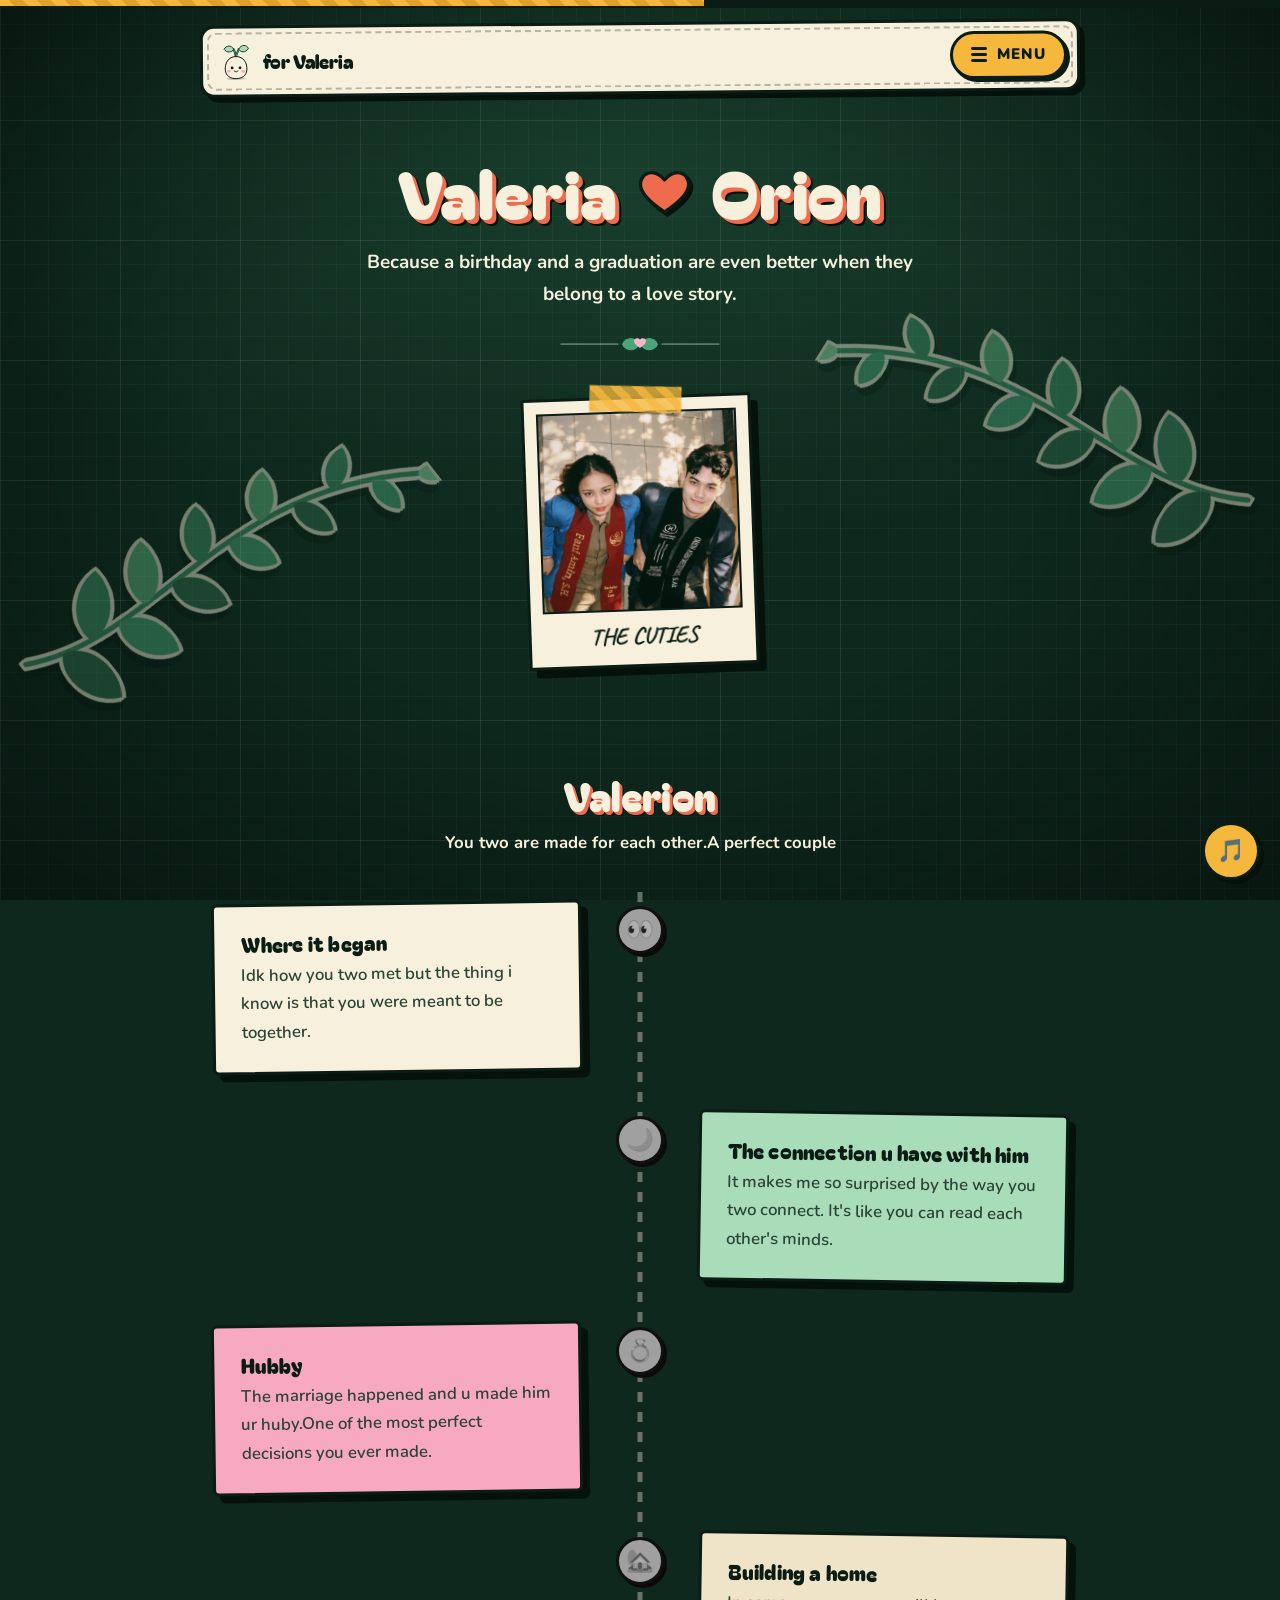
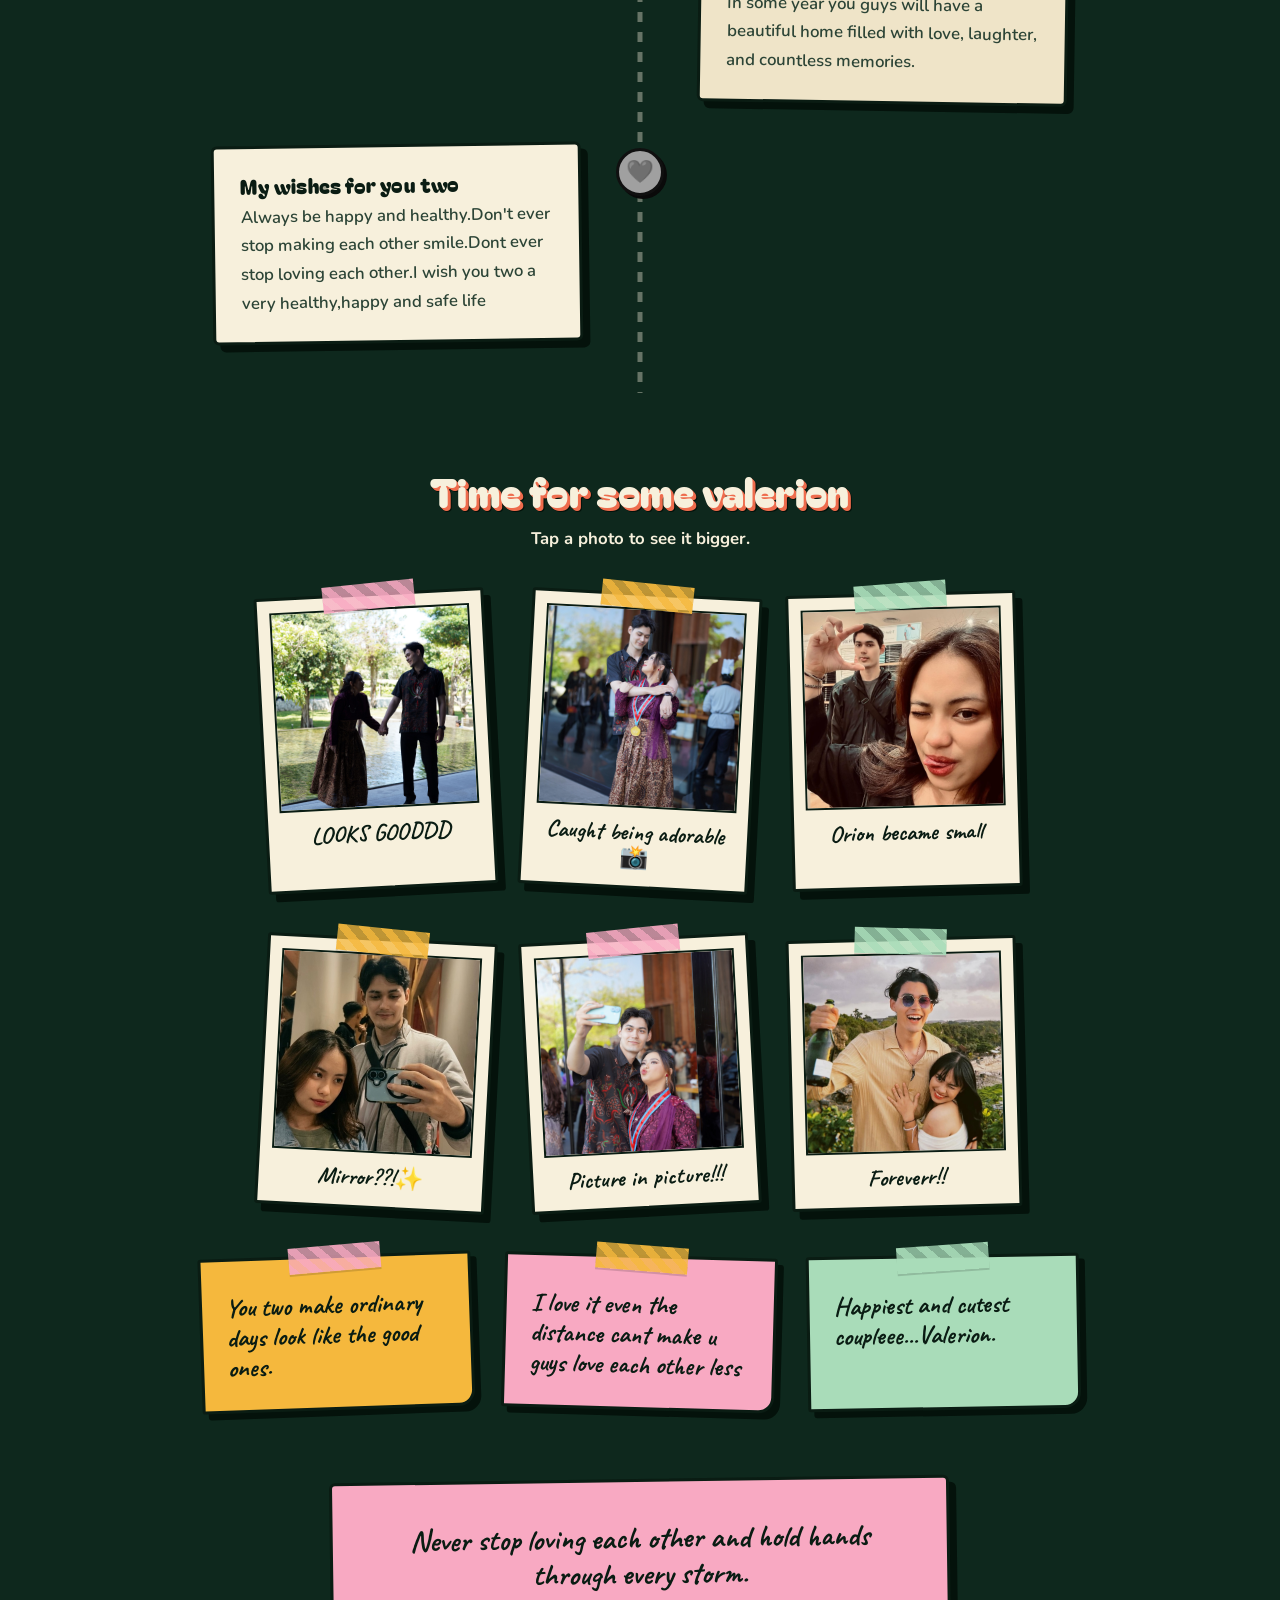
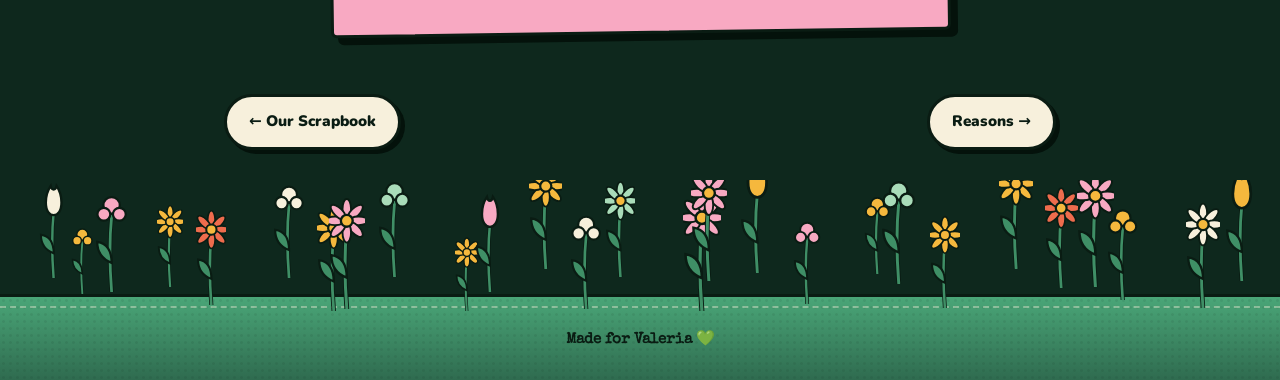
==== commit 45d16225: "Fix typo in figcaption text" ====
--- a/couple.html
+++ b/couple.html
@@ -123,7 +123,7 @@
   </figure>
   <figure class="polaroid tape" tabindex="0" role="button" aria-label="Open photo: Here&#x27;s to forever 💍">
     <div class="photo-frame" data-label="📷 Add images/couple6.jpg"><img src="images/couple6.jpg" alt="The two of you" loading="lazy" onerror="this.parentNode.classList.add('missing');this.remove()" /></div>
-    <figcaption>Forverr!!</figcaption>
+    <figcaption>Foreverr!!</figcaption>
   </figure>
 </section>
 
